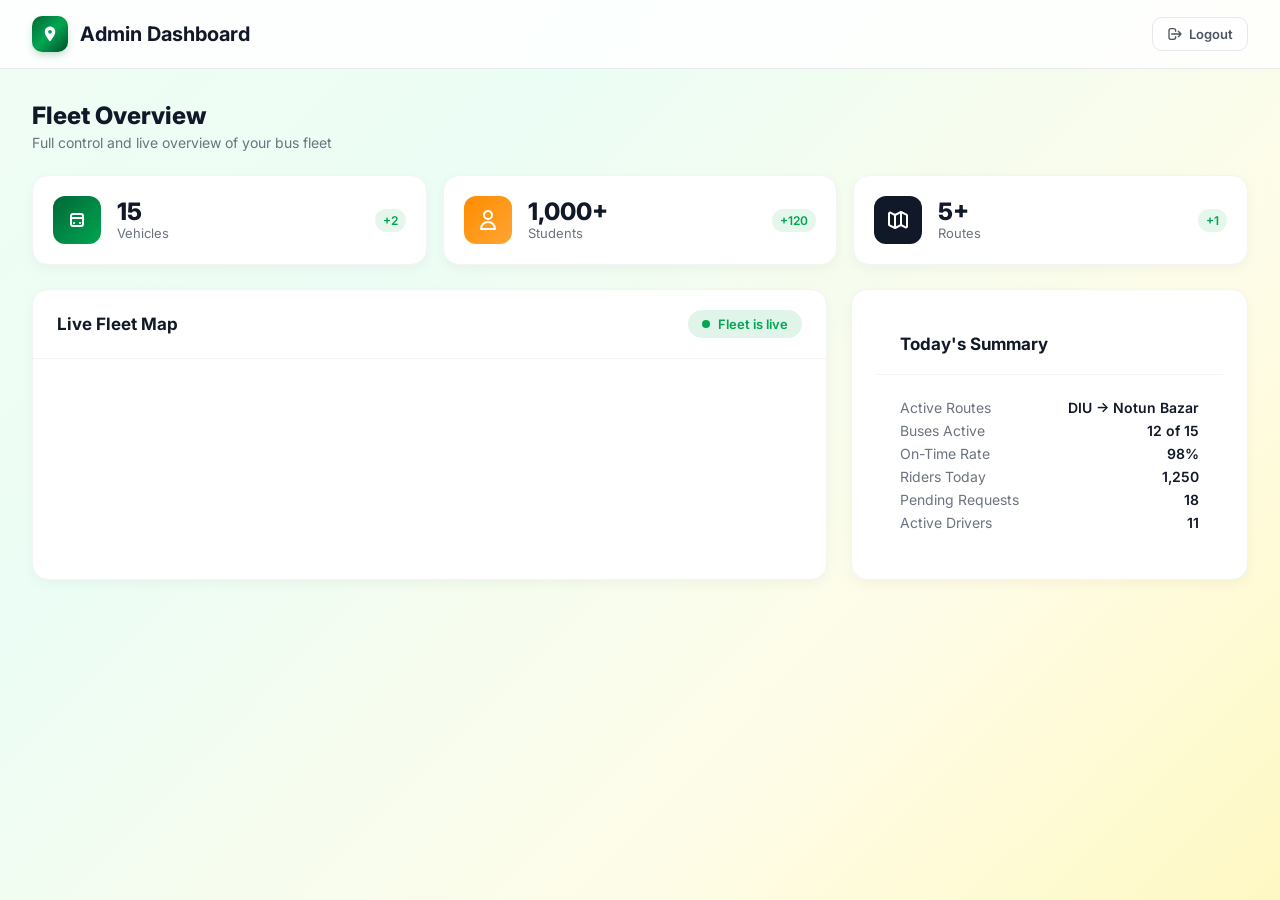
==== admin-dashboard.html @ 8789d71e "feat: student, driver and admin dashboard added" ====
<!DOCTYPE html>
<html lang="en">
<head>
    <meta charset="utf-8">
    <meta name="viewport" content="width=device-width, initial-scale=1">
    <meta name="description" content="Admin Dashboard - Overview of vehicles, students, routes and live map for DIU Bus Tracker.">
    <title>DIU Bus Tracker - Admin Dashboard</title>

    <link rel="preconnect" href="https://fonts.googleapis.com">
    <link rel="preconnect" href="https://fonts.gstatic.com" crossorigin>
    <link href="https://fonts.googleapis.com/css2?family=Inter:wght@400;500;600;700;800&display=swap" rel="stylesheet">

    <link rel="stylesheet" href="style.css">
</head>
<body class="dashboard-page">

<div class="dashboard-main">
    <header class="dashboard-topbar">
        <div class="topbar-brand">
            <div class="topbar-brand-icon gradient-bg">
                <svg viewBox="0 0 24 24">
                    <path d="M12 2C8.13 2 5 5.13 5 9c0 5.25 7 13 7 13s7-7.75 7-13c0-3.87-3.13-7-7-7zm0 9.5c-1.38 0-2.5-1.12-2.5-2.5s1.12-2.5 2.5-2.5 2.5 1.12 2.5 2.5-1.12 2.5-2.5 2.5z"/>
                </svg>
            </div>
            <h1 class="topbar-title">Admin Dashboard</h1>
        </div>
        <div class="topbar-actions">
            <a href="login.html" class="topbar-back">
                <svg viewBox="0 0 24 24"><path d="M17 16l4-4m0 0l-4-4m4 4H7m6 4v1a3 3 0 01-3 3H6a3 3 0 01-3-3V7a3 3 0 013-3h4a3 3 0 013 3v1"/></svg>
                Logout
            </a>
        </div>
    </header>

    <main class="dashboard-content">
        <div class="dashboard-head">
            <h1>Fleet Overview</h1>
            <p>Full control and live overview of your bus fleet</p>
        </div>

        <div class="stat-cards">
            <div class="stat-card">
                <div class="stat-card-icon green">
                    <svg viewBox="0 0 24 24"><path d="M8 6h8a2 2 0 012 2v8a2 2 0 01-2 2H8a2 2 0 01-2-2V8a2 2 0 012-2zM6 10h12M9 15h.01M15 15h.01"/></svg>
                </div>
                <div>
                    <p class="stat-card-value">15</p>
                    <p class="stat-card-label">Vehicles</p>
                </div>
                <span class="stat-card-change">+2</span>
            </div>

            <div class="stat-card">
                <div class="stat-card-icon orange">
                    <svg viewBox="0 0 24 24"><path d="M16 7a4 4 0 11-8 0 4 4 0 018 0zM12 14a7 7 0 00-7 7h14a7 7 0 00-7-7z"/></svg>
                </div>
                <div>
                    <p class="stat-card-value">1,000+</p>
                    <p class="stat-card-label">Students</p>
                </div>
                <span class="stat-card-change">+120</span>
            </div>

            <div class="stat-card">
                <div class="stat-card-icon dark">
                    <svg viewBox="0 0 24 24"><path d="M9 20l-5.447-2.724A1 1 0 013 16.382V5.618a1 1 0 011.447-.894L9 7m0 13l6-3m-6 3V7m6 10l4.553 2.276A1 1 0 0021 18.382V7.618a1 1 0 00-.553-.894L15 4m0 13V4m0 0L9 7"/></svg>
                </div>
                <div>
                    <p class="stat-card-value">5+</p>
                    <p class="stat-card-label">Routes</p>
                </div>
                <span class="stat-card-change">+1</span>
            </div>
        </div>

        <div class="dashboard-grid">
            <div class="dashboard-card map-card map-tall">
                <div class="card-head">
                    <h3 class="card-title">Live Fleet Map</h3>
                    <span class="dashboard-status on">
                        <span class="dashboard-status-dot active"></span>
                        Fleet is live
                    </span>
                </div>
                <div class="static-map">
                    <iframe
                        title="Bus fleet map"
                        src="https://www.openstreetmap.org/export/embed.html?bbox=90.402500%2C23.805300%2C90.422500%2C23.815300&layer=mapnik&marker=23.810300%2C90.412500"
                        loading="lazy">
                    </iframe>
                </div>
            </div>

            <div class="dashboard-card">
                <div class="card-head">
                    <h3 class="card-title">Today's Summary</h3>
                </div>
                <div class="card-body">
                    <div class="info-list">
                        <div class="info-list-row">
                            <span>Active Routes</span>
                            <span>DIU &rarr; Notun Bazar</span>
                        </div>
                        <div class="info-list-row">
                            <span>Buses Active</span>
                            <span>12 of 15</span>
                        </div>
                        <div class="info-list-row">
                            <span>On-Time Rate</span>
                            <span class="green">98%</span>
                        </div>
                        <div class="info-list-row">
                            <span>Riders Today</span>
                            <span>1,250</span>
                        </div>
                        <div class="info-list-row">
                            <span>Pending Requests</span>
                            <span>18</span>
                        </div>
                        <div class="info-list-row">
                            <span>Active Drivers</span>
                            <span>11</span>
                        </div>
                    </div>
                </div>
            </div>
        </div>
    </main>
</div>

</body>
</html>
---- style.css ----
/* ==========================================================================
   DIU Bus Tracker - Global Stylesheet
   Styles for index.html (landing page), login.html and register.html (auth pages)
   ========================================================================== */

/* 1. Colors
   Hex colors are written directly in every rule (no variables) for beginners.
   Main colors used: green #006838 / #00A651, orange #FF8C00, gray #F9FAFB - #111827 */

/* 2. Base & Reset */
* {
    margin: 0;
    padding: 0;
    box-sizing: border-box;
}

html {
    scroll-behavior: smooth;
}

body {
    font-family: 'Inter', system-ui, -apple-system, sans-serif;
    -webkit-font-smoothing: antialiased;
    background-color: #FFFFFF;
    color: #111827;
}

/* 3. Shared Utilities */
.gradient-bg {
    background: linear-gradient(135deg, #006838 0%, #00A651 50%, #004D28 100%);
}

.gradient-bg-hero {
    background: linear-gradient(135deg, #004D28 0%, #006838 40%, #00A651 100%);
}

.text-gradient {
    background: linear-gradient(135deg, #FF8C00, #FFA533);
    -webkit-background-clip: text;
    -webkit-text-fill-color: transparent;
    background-clip: text;
}

.gradient-text {
    background: linear-gradient(135deg, #006838, #00A651);
    -webkit-background-clip: text;
    background-clip: text;
    color: transparent;
}

.text-center {
    text-align: center;
}

.container {
    max-width: 80rem;
    margin: 0 auto;
    padding: 0 1rem;
}

@media (min-width: 640px) {
    .container { padding: 0 1.5rem; }
}

@media (min-width: 1024px) {
    .container { padding: 0 2rem; }
}

/* ==========================================================================
   4. Landing Page (index.html)
   ========================================================================== */

/* 4.1 Navbar
   Fixed top navigation bar with blur effect and links */
.navbar {
    position: fixed;
    top: 0;
    left: 0;
    right: 0;
    z-index: 50;
    background: rgba(255, 255, 255, 0.8);
    -webkit-backdrop-filter: blur(12px);
    backdrop-filter: blur(12px);
    border-bottom: 1px solid #F3F4F6;
    transition: box-shadow 0.3s ease;
}

/* Navbar shadow appears after the user scrolls down */
.navbar.scrolled {
    box-shadow: 0 4px 20px rgba(0, 0, 0, 0.06);
}

.nav-inner {
    display: flex;
    align-items: center;
    justify-content: space-between;
    height: 4rem;
}

.nav-left {
    display: flex;
    align-items: center;
    gap: 0.75rem;
}

/* Logo icon box */
.logo-box {
    width: 2rem;
    height: 2rem;
    border-radius: 0.5rem;
    display: flex;
    align-items: center;
    justify-content: center;
}

.logo-box svg {
    width: 1rem;
    height: 1rem;
    fill: #FFFFFF;
}

/* Brand name */
.brand {
    font-size: 1.25rem;
    font-weight: 700;
    color: #111827;
    text-decoration: none;
}

.brand span {
    color: #006838;
}

/* Desktop navigation links */
.nav-links {
    display: none;
    align-items: center;
    gap: 2rem;
}

.nav-links a {
    font-size: 0.875rem;
    font-weight: 500;
    color: #4B5563;
    text-decoration: none;
    transition: color 0.15s ease;
}

.nav-links a:hover {
    color: #006838;
}

/* Active page link in the navbar */
.nav-links a.active {
    color: #006838;
    font-weight: 600;
}

/* "Log in" link */
.btn-login {
    color: #4B5563;
}

.btn-login:hover {
    color: #006838;
}

/* "Get Started" CTA button */
.btn-get-started {
    display: inline-flex;
    align-items: center;
    padding: 0.5rem 1rem;
    background: #006838;
    color: #FFFFFF;
    font-size: 0.875rem;
    font-weight: 500;
    border-radius: 0.5rem;
    text-decoration: none;
    transition: background 0.2s ease, transform 0.2s ease;
}

.nav-links a.btn-get-started,
.mobile-menu a.btn-get-started {
    color: #FFFFFF;
}

.nav-links a.btn-get-started:hover,
.mobile-menu a.btn-get-started:hover {
    color: #FFFFFF;
}

.btn-get-started:hover {
    background: #004D28;
}

/* Hamburger menu button (mobile only) */
.menu-btn {
    display: block;
    padding: 0.5rem;
    border: none;
    background: transparent;
    border-radius: 0.5rem;
    color: #4B5563;
    cursor: pointer;
}

.menu-btn:hover {
    background: #F3F4F6;
}

.menu-btn svg {
    width: 1.5rem;
    height: 1.5rem;
}

/* Collapsible mobile navigation menu */
.mobile-menu {
    display: none;
    flex-direction: column;
    gap: 0.75rem;
    padding-bottom: 1rem;
    padding-top: 1rem;
    border-top: 1px solid #F3F4F6;
}

.mobile-menu.open {
    display: flex;
}

.mobile-menu a {
    font-size: 0.875rem;
    font-weight: 500;
    color: #4B5563;
    text-decoration: none;
}

.mobile-menu a:hover {
    color: #006838;
}

.mobile-menu .btn-get-started {
    justify-content: center;
    width: 100%;
}

@media (min-width: 768px) {
    .nav-links { display: flex; }
    .menu-btn { display: none; }
    .mobile-menu { display: none !important; }
}

/* 4.2 Hero Section
   Full-screen intro with live tracking badge, CTA buttons and mockup card */
.hero {
    position: relative;
    min-height: 100vh;
    display: flex;
    align-items: center;
    overflow: hidden;
}

/* DIU image covering the whole hero with a soft overlay for readability */
.hero-bg-overlay {
    position: absolute;
    top: 0;
    right: 0;
    bottom: 0;
    left: 0;
    background:
        linear-gradient(90deg, rgba(255, 255, 255, 0.97) 0%, rgba(255, 255, 255, 0.85) 45%, rgba(255, 255, 255, 0.55) 100%),
        url('images/DIU.png');
    background-size: cover;
    background-position: center;
}

/* Decorative blurred blobs in the hero background */
.hero-blob-orange {
    position: absolute;
    top: 5rem;
    right: 0;
    width: 24rem;
    height: 24rem;
    background: rgba(255, 140, 0, 0.1);
    border-radius: 9999px;
    filter: blur(64px);
}

.hero-blob-green {
    position: absolute;
    bottom: 0;
    left: 0;
    width: 20rem;
    height: 20rem;
    background: rgba(0, 166, 81, 0.1);
    border-radius: 9999px;
    filter: blur(64px);
}

.hero-content {
    position: relative;
    padding-top: 6rem;
    padding-bottom: 4rem;
}

@media (min-width: 768px) {
    .hero-content {
        padding-top: 8rem;
        padding-bottom: 6rem;
    }
}

/* Two-column hero layout (text left, mockup right) */
.hero-grid {
    display: grid;
    grid-template-columns: 1fr;
    gap: 3rem;
    align-items: center;
}

@media (min-width: 1024px) {
    .hero-grid {
        grid-template-columns: 1fr 1fr;
        gap: 4rem;
    }
}

.hero-left {
    text-align: center;
}

@media (min-width: 1024px) {
    .hero-left { text-align: left; }
}

/* Pulsing "Live Tracking Active" badge */
.badge {
    display: inline-flex;
    align-items: center;
    gap: 0.5rem;
    padding: 0.375rem 1rem;
    background: rgba(0, 104, 56, 0.1);
    border-radius: 9999px;
    color: #006838;
    font-size: 0.875rem;
    font-weight: 500;
    margin-bottom: 1.5rem;
}

.badge-dot {
    width: 0.5rem;
    height: 0.5rem;
    background: #006838;
    border-radius: 9999px;
    animation: pulse 2s cubic-bezier(0.4, 0, 0.6, 1) infinite;
}

@keyframes pulse {
    0%, 100% { opacity: 1; }
    50% { opacity: 0.4; }
}

.hero-title {
    font-size: 2.25rem;
    font-weight: 800;
    line-height: 1.25;
    margin-bottom: 1.5rem;
}

@media (min-width: 640px) {
    .hero-title { font-size: 3rem; }
}

@media (min-width: 1024px) {
    .hero-title { font-size: 3.75rem; }
}

.hero-subtitle {
    font-size: 1.125rem;
    color: #4B5563;
    line-height: 1.625;
    max-width: 36rem;
    margin: 0 auto 2rem;
}

@media (min-width: 640px) {
    .hero-subtitle { font-size: 1.25rem; }
}

@media (min-width: 1024px) {
    .hero-subtitle { margin-left: 0; }
}

/* Hero call-to-action buttons */
.hero-actions {
    display: flex;
    flex-direction: column;
    align-items: center;
    gap: 1rem;
}

@media (min-width: 640px) {
    .hero-actions {
        flex-direction: row;
        justify-content: center;
    }
}

@media (min-width: 1024px) {
    .hero-actions { justify-content: flex-start; }
}

/* Base button style */
.btn {
    display: inline-flex;
    align-items: center;
    justify-content: center;
    width: 100%;
    padding: 0.875rem 2rem;
    font-size: 1rem;
    font-weight: 600;
    border-radius: 0.75rem;
    text-decoration: none;
    transition: transform 0.2s ease, box-shadow 0.2s ease, background 0.2s ease;
}

@media (min-width: 640px) {
    .btn { width: auto; }
}

.btn svg {
    width: 1.25rem;
    height: 1.25rem;
    margin-right: 0.5rem;
}

/* Primary green gradient button ("Live Map") */
.btn-primary {
    background: linear-gradient(135deg, #006838 0%, #00A651 50%, #004D28 100%);
    color: #FFFFFF;
    box-shadow: 0 10px 15px -3px rgba(0, 0, 0, 0.1), 0 4px 6px -4px rgba(0, 0, 0, 0.1);
}

.btn-primary:hover {
    transform: translateY(-2px);
    box-shadow: 0 8px 25px -5px rgba(0, 166, 81, 0.4);
}

/* Orange outline button ("Driver Login") */
.btn-outline {
    border: 2px solid #FF8C00;
    color: #FF8C00;
}

.btn-outline:hover {
    background: #FF8C00;
    color: #FFFFFF;
    transform: translateY(-2px);
}

/* Small trust stats under the hero buttons */
.hero-stats {
    display: flex;
    align-items: center;
    gap: 1.5rem;
    margin-top: 2rem;
    justify-content: center;
    font-size: 0.875rem;
    color: #6B7280;
}

@media (min-width: 1024px) {
    .hero-stats { justify-content: flex-start; }
}

.hero-stat {
    display: flex;
    align-items: center;
    gap: 0.5rem;
}

.hero-stat svg {
    width: 1rem;
    height: 1rem;
    fill: #006838;
}

/* Right column: DIU image as a soft background with the mockup card on top */
/* Right column mockup (hidden until large screens) */
.hero-right {
    display: none;
    justify-content: center;
}

@media (min-width: 1024px) {
    .hero-right { display: flex; }
}

/* Mockup app card showing the bus tracker preview */
.mockup-card {
    position: relative;
    z-index: 2;
    width: 20rem;
    height: 24rem;
    border-radius: 1.5rem;
    display: flex;
    align-items: center;
    justify-content: center;
    box-shadow: 0 25px 50px -12px rgba(0, 0, 0, 0.25);
}

.mockup-inner {
    text-align: center;
    color: #FFFFFF;
    padding: 2rem;
}

/* Bus icon in the mockup */
.mockup-icon {
    width: 5rem;
    height: 5rem;
    background: rgba(255, 255, 255, 0.2);
    border-radius: 1rem;
    display: flex;
    align-items: center;
    justify-content: center;
    margin: 0 auto 1.5rem;
}

.mockup-icon svg {
    width: 2.5rem;
    height: 2.5rem;
    fill: #FFFFFF;
}

/* Progress bar showing the route progress */
.progress-track {
    width: 100%;
    background: rgba(255, 255, 255, 0.2);
    border-radius: 9999px;
    height: 0.5rem;
    margin-bottom: 1rem;
}

.progress-bar {
    background: #FFFFFF;
    border-radius: 9999px;
    height: 0.5rem;
    width: 75%;
}

.mockup-route {
    color: rgba(255, 255, 255, 0.8);
    font-size: 0.875rem;
    transition: opacity 0.3s ease, transform 0.3s ease;
}

.mockup-route.route-swap {
    opacity: 0;
    transform: translateY(-6px);
}

.mockup-time {
    font-size: 1.5rem;
    font-weight: 700;
    margin-top: 0.5rem;
}

.mockup-label {
    color: rgba(255, 255, 255, 0.6);
    font-size: 0.75rem;
}

/* "Live" indicator in the mockup */
.mockup-live {
    display: flex;
    align-items: center;
    justify-content: center;
    gap: 0.5rem;
    margin-top: 1rem;
}

.mockup-live-dot {
    width: 0.5rem;
    height: 0.5rem;
    background: #FF8C00;
    border-radius: 9999px;
    animation: pulse 2s cubic-bezier(0.4, 0, 0.6, 1) infinite;
}

.mockup-live span {
    color: rgba(255, 255, 255, 0.8);
    font-size: 0.75rem;
}

/* "98% On Time" corner badge on the mockup */
.on-time-badge {
    position: absolute;
    bottom: -1rem;
    right: -1rem;
    width: 6rem;
    height: 6rem;
    background: #FF8C00;
    border-radius: 1rem;
    display: flex;
    align-items: center;
    justify-content: center;
    box-shadow: 0 10px 15px -3px rgba(0, 0, 0, 0.1);
}

.on-time-badge .value {
    font-size: 1.5rem;
    font-weight: 700;
    color: #FFFFFF;
}

.on-time-badge .label {
    font-size: 0.625rem;
    opacity: 0.8;
    color: #FFFFFF;
}

/* 4.3 General Sections
   Shared layout for content sections (features, about, reviews) */
.section {
    padding: 5rem 0;
}

@media (min-width: 640px) {
    .section { padding: 7rem 0; }
}

/* Alternate gray background for alternating sections */
.section-gray {
    background: #F9FAFB;
}

/* Centered section heading block */
.section-heading {
    text-align: center;
    max-width: 42rem;
    margin: 0 auto 4rem;
}

.section-title {
    font-size: 1.875rem;
    font-weight: 800;
    margin-bottom: 1rem;
}

@media (min-width: 640px) {
    .section-title { font-size: 2.25rem; }
}

.section-title .green {
    color: #006838;
}

.section-subtitle {
    font-size: 1.125rem;
    color: #4B5563;
}

/* 4.4 How It Works Section
   Simple and attractive step cards */
.steps-grid {
    display: grid;
    grid-template-columns: 1fr;
    gap: 1.5rem;
}

@media (min-width: 640px) {
    .steps-grid { grid-template-columns: repeat(2, 1fr); }
}

@media (min-width: 1024px) {
    .steps-grid { grid-template-columns: repeat(4, 1fr); gap: 2rem; }
}

/* Individual step card */
.step-card {
    background: #FFFFFF;
    border-radius: 1rem;
    padding: 2rem 1.5rem;
    border: 1px solid #F3F4F6;
    box-shadow: 0 4px 12px rgba(0, 0, 0, 0.04);
    text-align: center;
    transition: transform 0.3s ease, box-shadow 0.3s ease;
}

.step-card:hover {
    transform: translateY(-4px);
    box-shadow: 0 15px 30px rgba(0, 104, 56, 0.12);
}

/* Small "Step 1" label pill */
.step-num {
    display: inline-block;
    padding: 0.25rem 0.75rem;
    border-radius: 9999px;
    background: rgba(0, 104, 56, 0.1);
    color: #006838;
    font-size: 0.75rem;
    font-weight: 700;
    letter-spacing: 0.05em;
    margin-bottom: 1rem;
}

.step-card.alt .step-num {
    background: rgba(255, 140, 0, 0.12);
    color: #FF8C00;
}

/* Rounded icon tile */
.step-icon {
    width: 3.5rem;
    height: 3.5rem;
    border-radius: 0.875rem;
    background: rgba(0, 104, 56, 0.1);
    color: #006838;
    display: flex;
    align-items: center;
    justify-content: center;
    margin: 0 auto 1.25rem;
}

/* Orange icon variant for alternating cards */
.step-icon.orange {
    background: rgba(255, 140, 0, 0.12);
    color: #FF8C00;
}

.step-icon svg {
    width: 1.5rem;
    height: 1.5rem;
    fill: none;
    stroke: currentColor;
    stroke-width: 2;
    stroke-linecap: round;
    stroke-linejoin: round;
}

.step-title {
    font-size: 1.125rem;
    font-weight: 700;
    margin-bottom: 0.5rem;
}

.step-text {
    color: #6B7280;
    font-size: 0.875rem;
    line-height: 1.625;
}

/* 4.5 Features Section
   Responsive grid of feature cards */
.features-grid {
    display: grid;
    grid-template-columns: 1fr;
    gap: 1.5rem;
}

@media (min-width: 640px) {
    .features-grid { grid-template-columns: repeat(2, 1fr); }
}

@media (min-width: 1024px) {
    .features-grid { grid-template-columns: repeat(4, 1fr); gap: 2rem; }
}

/* Individual feature card */
.feature-card {
    background: #FFFFFF;
    border-radius: 1rem;
    padding: 1.5rem;
    border: 1px solid #F3F4F6;
    transition: transform 0.3s ease, box-shadow 0.3s ease;
}

@media (min-width: 640px) {
    .feature-card { padding: 2rem; }
}

.feature-card:hover {
    transform: translateY(-4px);
    box-shadow: 0 20px 40px -12px rgba(0, 104, 56, 0.15);
}

/* Feature icon container */
.feature-icon {
    width: 3rem;
    height: 3rem;
    border-radius: 0.75rem;
    display: flex;
    align-items: center;
    justify-content: center;
    margin-bottom: 1.25rem;
}

/* Green icon variant (Driver Tracking, Real-Time GPS Map) */
.feature-icon.green {
    background: rgba(0, 104, 56, 0.1);
}

.feature-icon.green svg {
    stroke: #006838;
}

/* Orange icon variant (Estimated Arrival, Route Details) */
.feature-icon.orange {
    background: rgba(255, 140, 0, 0.1);
}

.feature-icon.orange svg {
    stroke: #FF8C00;
}

.feature-icon svg {
    width: 1.5rem;
    height: 1.5rem;
    fill: none;
    stroke-width: 2;
}

.feature-title {
    font-size: 1.125rem;
    font-weight: 700;
    margin-bottom: 0.5rem;
}

.feature-text {
    color: #4B5563;
    font-size: 0.875rem;
    line-height: 1.625;
}

.feature-text .green {
    font-weight: 600;
    color: #006838;
}

/* 4.6 About Section
   About DIU Bus Tracker - two-column layout with info + stats card */
.about-grid {
    display: grid;
    grid-template-columns: 1fr;
    gap: 3rem;
    align-items: center;
}

@media (min-width: 1024px) {
    .about-grid {
        grid-template-columns: 1fr 1fr;
        gap: 4rem;
    }
}

/* Checkmarked security/performance list */
.about-list {
    list-style: none;
    display: flex;
    flex-direction: column;
    gap: 1rem;
}

.about-list li {
    display: flex;
    align-items: flex-start;
    gap: 0.75rem;
}

.about-list li svg {
    width: 1.25rem;
    height: 1.25rem;
    fill: #006838;
    margin-top: 0.125rem;
    flex-shrink: 0;
}

.about-list li span {
    color: #374151;
}

/* Stats card with avatar stack on the right */
.about-card {
    border-radius: 1.5rem;
    padding: 2rem 2.5rem;
    box-shadow: 0 20px 25px -5px rgba(0, 0, 0, 0.1);
    position: relative;
    color: #FFFFFF;
}

.about-card-head {
    display: flex;
    align-items: center;
    gap: 0.75rem;
    margin-bottom: 1.5rem;
}

/* Overlapping avatar letters (S, R, T) */
.avatar-stack {
    display: flex;
}

.avatar-stack > div {
    width: 2.5rem;
    height: 2.5rem;
    border-radius: 9999px;
    border: 2px solid #FFFFFF;
    display: flex;
    align-items: center;
    justify-content: center;
    font-size: 0.875rem;
    font-weight: 700;
    margin-left: -0.5rem;
}

.avatar-stack > div:first-child {
    margin-left: 0;
}

.avatar-orange { background: #FF8C00; }
.avatar-green { background: #00A651; }
.avatar-yellow { background: #EAB308; }

.about-card-title {
    font-weight: 600;
}

.about-card-subtitle {
    color: rgba(255, 255, 255, 0.7);
    font-size: 0.875rem;
}

.about-card-divider {
    border-top: 1px solid rgba(255, 255, 255, 0.2);
    padding-top: 1.5rem;
}

/* Row of three stats (bus routes, active buses, on-time rate) */
.stats-grid {
    display: grid;
    grid-template-columns: repeat(3, 1fr);
    gap: 1rem;
    text-align: center;
}

.stat-value {
    font-size: 1.5rem;
    font-weight: 700;
}

.stat-label {
    font-size: 0.75rem;
    color: rgba(255, 255, 255, 0.7);
}

/* Decorative glow behind the stats card */
.about-card-decor {
    position: absolute;
    bottom: -1.5rem;
    left: -1.5rem;
    width: 8rem;
    height: 8rem;
    background: rgba(255, 140, 0, 0.2);
    border-radius: 9999px;
    filter: blur(40px);
    z-index: -1;
}

/* 4.7 Reviews Section
   Student testimonials shown as a responsive card grid */
.reviews-grid {
    display: grid;
    grid-template-columns: 1fr;
    gap: 1.5rem;
}

@media (min-width: 640px) {
    .reviews-grid { grid-template-columns: repeat(2, 1fr); }
}

@media (min-width: 1024px) {
    .reviews-grid { grid-template-columns: repeat(3, 1fr); gap: 2rem; }
}

/* Individual student review card */
.review-card {
    background: #FFFFFF;
    border-radius: 1rem;
    padding: 1.5rem;
    border: 1px solid #F3F4F6;
    display: flex;
    flex-direction: column;
    gap: 1.25rem;
    transition: transform 0.3s ease, box-shadow 0.3s ease;
}

@media (min-width: 640px) {
    .review-card { padding: 2rem; }
}

.review-card:hover {
    transform: translateY(-4px);
    box-shadow: 0 20px 40px -12px rgba(0, 104, 56, 0.15);
}

/* 5-star rating row */
.review-stars {
    display: flex;
    gap: 0.25rem;
}

.review-stars svg {
    width: 1.125rem;
    height: 1.125rem;
    fill: #FF8C00;
}

.review-text {
    color: #4B5563;
    font-size: 0.875rem;
    line-height: 1.625;
    flex-grow: 1;
}

/* Reviewer identity (avatar + name + role) */
.review-author {
    display: flex;
    align-items: center;
    gap: 0.75rem;
    padding-top: 1.25rem;
    border-top: 1px solid #F3F4F6;
}

.review-avatar {
    width: 2.5rem;
    height: 2.5rem;
    border-radius: 9999px;
    display: flex;
    align-items: center;
    justify-content: center;
    font-size: 0.875rem;
    font-weight: 700;
    color: #FFFFFF;
    flex-shrink: 0;
}

.review-author-name {
    font-weight: 700;
    font-size: 0.9375rem;
}

.review-author-role {
    color: #6B7280;
    font-size: 0.8125rem;
}

/* 4.8 CTA Section
   Full-width gradient call-to-action band */
.cta {
    position: relative;
    overflow: hidden;
    padding: 5rem 0;
}

@media (min-width: 640px) {
    .cta { padding: 7rem 0; }
}

/* Decorative translucent circles in the CTA background */
.cta-blob-top {
    position: absolute;
    top: 0;
    right: 0;
    width: 16rem;
    height: 16rem;
    background: rgba(255, 255, 255, 0.05);
    border-radius: 9999px;
    transform: translate(50%, -50%);
}

.cta-blob-bottom {
    position: absolute;
    bottom: 0;
    left: 0;
    width: 12rem;
    height: 12rem;
    background: rgba(255, 255, 255, 0.05);
    border-radius: 9999px;
    transform: translate(-50%, 50%);
}

.cta-inner {
    position: relative;
    max-width: 56rem;
    margin: 0 auto;
    padding: 0 1rem;
    text-align: center;
}

@media (min-width: 640px) {
    .cta-inner { padding: 0 1.5rem; }
}

.cta-title {
    font-size: 1.875rem;
    font-weight: 800;
    color: #FFFFFF;
    margin-bottom: 1rem;
}

@media (min-width: 640px) {
    .cta-title { font-size: 2.25rem; }
}

.cta-subtitle {
    font-size: 1.125rem;
    color: rgba(255, 255, 255, 0.8);
    max-width: 42rem;
    margin: 0 auto 2rem;
}

.cta-actions {
    display: flex;
    flex-direction: column;
    align-items: center;
    gap: 1rem;
}

@media (min-width: 640px) {
    .cta-actions {
        flex-direction: row;
        justify-content: center;
    }
}

/* Solid white CTA button ("Access Live Map") */
.btn-white {
    background: #FFFFFF;
    color: #006838;
    box-shadow: 0 10px 15px -3px rgba(0, 0, 0, 0.1);
}

.btn-white:hover {
    transform: translateY(-2px);
    box-shadow: 0 20px 25px -5px rgba(0, 0, 0, 0.2);
}

/* Transparent outline CTA button ("Learn More") */
.btn-outline-white {
    border: 2px solid #FFFFFF;
    color: #FFFFFF;
}

.btn-outline-white:hover {
    background: rgba(255, 255, 255, 0.1);
}

/* 4.9 Footer
   Dark footer with brand, quick links, contact and social buttons */
.footer {
    background: #111827;
    color: #9CA3AF;
}

.footer-top {
    padding: 3rem 0 4rem;
}

/* Four-column responsive footer layout */
.footer-grid {
    display: grid;
    grid-template-columns: 1fr;
    gap: 2rem;
}

@media (min-width: 640px) {
    .footer-grid { grid-template-columns: repeat(2, 1fr); }
}

@media (min-width: 1024px) {
    .footer-grid { grid-template-columns: repeat(4, 1fr); gap: 3rem; }
}

.footer-brand {
    display: flex;
    align-items: center;
    gap: 0.75rem;
    margin-bottom: 1rem;
}

.footer-brand a {
    font-size: 1.125rem;
    font-weight: 700;
    color: #FFFFFF;
    text-decoration: none;
}

.footer-desc {
    font-size: 0.875rem;
    line-height: 1.625;
    margin-bottom: 1rem;
}

.footer-copy {
    font-size: 0.75rem;
    color: #6B7280;
}

.footer-col h4 {
    color: #FFFFFF;
    font-weight: 600;
    margin-bottom: 1rem;
}

.footer-col ul {
    list-style: none;
    display: flex;
    flex-direction: column;
    gap: 0.75rem;
    font-size: 0.875rem;
}

.footer-col ul a {
    color: #9CA3AF;
    text-decoration: none;
    transition: color 0.15s ease;
}

.footer-col ul a:hover {
    color: #FFFFFF;
}

/* Contact list items with inline icons */
.footer-contact li {
    display: flex;
    align-items: flex-start;
    gap: 0.5rem;
}

.footer-contact li svg {
    width: 1rem;
    height: 1rem;
    margin-top: 0.125rem;
    flex-shrink: 0;
    stroke: #6B7280;
    fill: none;
    stroke-width: 2;
}

.footer-contact li.center {
    align-items: center;
}

/* Social media buttons (GitHub, LinkedIn) */
.social-row {
    display: flex;
    gap: 0.75rem;
    padding-top: 0.5rem;
}

.social-btn {
    width: 2.25rem;
    height: 2.25rem;
    background: #1F2937;
    border-radius: 0.5rem;
    display: flex;
    align-items: center;
    justify-content: center;
    transition: background 0.15s ease;
}

.social-btn:hover {
    background: #006838;
}

.social-btn svg {
    width: 1rem;
    height: 1rem;
    fill: #FFFFFF;
}

.footer-bottom {
    margin-top: 3rem;
    padding-top: 2rem;
    border-top: 1px solid #1F2937;
    text-align: center;
    font-size: 0.75rem;
    color: #4B5563;
}

/* ==========================================================================
   5. Auth Pages (login.html / register.html)
   Scoped under body.auth-page so these styles do not clash with the landing page
   ========================================================================== */

/* 5.1 Auth page body
   Gradient background and centered flex layout */
body.auth-page {
    font-family: 'Inter', system-ui, -apple-system, sans-serif;
    -webkit-font-smoothing: antialiased;
    min-height: 100vh;
    display: flex;
    flex-direction: column;
    color: #111827;
    overflow-x: hidden;
    background: linear-gradient(135deg, #f0fdf4 0%, #ecfdf5 30%, #fefce8 70%, #fef9c3 100%);
}

/* Floating decorative blobs behind the auth form */
.blob {
    position: absolute;
    border-radius: 50%;
    filter: blur(80px);
    pointer-events: none;
}

/* Blob / card entrance animations */
@keyframes float {
    0%, 100% { transform: translateY(0px) rotate(0deg); }
    33% { transform: translateY(-20px) rotate(1deg); }
    66% { transform: translateY(10px) rotate(-1deg); }
}

@keyframes float-slow {
    0%, 100% { transform: translateY(0px) scale(1); }
    50% { transform: translateY(-30px) scale(1.05); }
}

@keyframes fade-in-up {
    from { opacity: 0; transform: translateY(20px); }
    to { opacity: 1; transform: translateY(0); }
}

.animate-float { animation: float 8s ease-in-out infinite; }
.animate-float-slow { animation: float-slow 12s ease-in-out infinite; }
.animate-fade-in-up { animation: fade-in-up 0.6s ease-out; }

/* Fixed full-screen container for the background blobs */
.bg-blobs {
    position: fixed;
    top: 0;
    right: 0;
    bottom: 0;
    left: 0;
    overflow: hidden;
    pointer-events: none;
    z-index: 0;
}

/* 5.2 Auth navbar
   Overrides the landing page navbar for the auth pages */
body.auth-page .navbar {
    position: relative;
    z-index: 10;
    background: rgba(255, 255, 255, 0.7);
    -webkit-backdrop-filter: blur(24px);
    backdrop-filter: blur(24px);
    border-bottom: 1px solid rgba(255, 255, 255, 0.2);
}

body.auth-page .nav-inner {
    max-width: 80rem;
    margin: 0 auto;
    padding: 0 1rem;
    display: flex;
    align-items: center;
    justify-content: space-between;
    height: 4rem;
}

@media (min-width: 640px) {
    body.auth-page .nav-inner { padding: 0 1.5rem; }
}

@media (min-width: 1024px) {
    body.auth-page .nav-inner { padding: 0 2rem; }
}

/* Brand logo linking back to the landing page */
.nav-logo {
    display: flex;
    align-items: center;
    gap: 0.75rem;
    text-decoration: none;
}

.nav-logo-icon {
    width: 2.25rem;
    height: 2.25rem;
    border-radius: 0.75rem;
    display: flex;
    align-items: center;
    justify-content: center;
    box-shadow: 0 4px 6px -1px rgba(0, 0, 0, 0.1);
}

.nav-logo-icon svg {
    width: 1.25rem;
    height: 1.25rem;
    fill: #fff;
}

.nav-logo-text {
    font-size: 1.25rem;
    font-weight: 700;
    color: #111827;
}

/* "Home" link back to the landing page */
.nav-home {
    display: flex;
    align-items: center;
    gap: 0.375rem;
    padding: 0.5rem 0.75rem;
    border-radius: 0.5rem;
    font-size: 0.875rem;
    font-weight: 500;
    color: #6B7280;
    text-decoration: none;
    transition: color 0.15s ease, background 0.15s ease;
}

.nav-home:hover {
    color: #111827;
    background: rgba(243, 244, 246, 0.5);
}

.nav-home svg {
    width: 1rem;
    height: 1rem;
    fill: none;
    stroke: currentColor;
    stroke-width: 2;
    stroke-linecap: round;
    stroke-linejoin: round;
}

/* 5.3 Auth area
   Vertically centers the auth card on the page */
.auth-area {
    position: relative;
    z-index: 10;
    flex: 1;
    display: flex;
    flex-direction: column;
    justify-content: center;
    align-items: center;
    padding: 2rem 1rem;
}

@media (min-width: 640px) {
    .auth-area { justify-content: center; }
}

.auth-card {
    width: 100%;
    max-width: 28rem;
    animation: fade-in-up 0.6s ease-out;
}

/* Header with the logo, title and subtitle */
.auth-header {
    text-align: center;
    margin-bottom: 2rem;
}

.auth-logo {
    width: 4rem;
    height: 4rem;
    border-radius: 1rem;
    display: flex;
    align-items: center;
    justify-content: center;
    margin: 0 auto 1rem;
    box-shadow: 0 10px 15px -3px rgba(0, 104, 56, 0.2), 0 4px 6px -4px rgba(0, 104, 56, 0.2);
}

.auth-logo svg {
    width: 2rem;
    height: 2rem;
    fill: #fff;
}

.auth-title {
    font-size: 1.5rem;
    font-weight: 700;
    color: #111827;
}

.auth-subtitle {
    color: #6B7280;
    font-size: 0.875rem;
    margin-top: 0.375rem;
}

/* Frosted glass panel wrapping the form */
.glass-card {
    background: rgba(255, 255, 255, 0.85);
    -webkit-backdrop-filter: blur(24px);
    backdrop-filter: blur(24px);
    border: 1px solid rgba(255, 255, 255, 0.7);
    border-radius: 1rem;
    box-shadow: 0 20px 25px -5px rgba(0, 0, 0, 0.05), 0 8px 10px -6px rgba(0, 0, 0, 0.05);
    padding: 2rem;
    animation: fade-in-up 0.6s ease-out;
    animation-delay: 0.1s;
    animation-fill-mode: backwards;
}

.form {
    display: flex;
    flex-direction: column;
    gap: 1.25rem;
}

/* 5.4 Form fields
   Labels, inputs with icons, and password eye buttons */
.field label {
    display: block;
    font-weight: 500;
    font-size: 0.75rem;
    color: #4B5563;
    margin-bottom: 0.375rem;
    text-transform: uppercase;
    letter-spacing: 0.05em;
}

.input-wrap {
    position: relative;
}

/* Leading icon inside the input */
.input-icon {
    position: absolute;
    top: 0;
    bottom: 0;
    left: 0.75rem;
    display: flex;
    align-items: center;
    pointer-events: none;
    color: #9CA3AF;
    transition: color 0.3s cubic-bezier(0.4, 0, 0.2, 1);
}

.input-wrap:focus-within .input-icon {
    color: #006838;
}

.input-icon svg {
    width: 1rem;
    height: 1rem;
    fill: none;
    stroke: currentColor;
    stroke-width: 2;
    stroke-linecap: round;
    stroke-linejoin: round;
}

/* Text input and select dropdown */
.input,
.select {
    display: block;
    width: 100%;
    padding: 0.625rem 0.875rem;
    font-size: 0.875rem;
    font-family: inherit;
    color: #111827;
    border: 1px solid #E5E7EB;
    background: rgba(255, 255, 255, 0.8);
    border-radius: 0.75rem;
    box-shadow: 0 1px 2px 0 rgba(0, 0, 0, 0.05);
    transition: all 0.3s cubic-bezier(0.4, 0, 0.2, 1);
    outline: none;
}

/* Inputs that leave room for the leading icon / trailing eye button */
.input-with-icon {
    padding-left: 2.25rem;
}

.input-with-eye {
    padding-right: 3rem;
}

.input::placeholder {
    font-size: 0.875rem;
    color: #9CA3AF;
}

.input:focus,
.select:focus {
    background: #fff;
    border-color: #006838;
    box-shadow: 0 0 0 3px rgba(0, 104, 56, 0.2);
    transform: translateY(-1px);
}

/* Custom dropdown arrow for the department select */
.select {
    appearance: none;
    background-image: url("data:image/svg+xml;charset=UTF-8,%3csvg xmlns='http://www.w3.org/2000/svg' viewBox='0 0 24 24' fill='none' stroke='%239CA3AF' stroke-width='2' stroke-linecap='round' stroke-linejoin='round'%3e%3cpath d='M19 9l-7 7-7-7'/%3e%3c/svg%3e");
    background-repeat: no-repeat;
    background-position: right 0.75rem center;
    background-size: 1rem;
    padding-right: 2.25rem;
    cursor: pointer;
}

.select:invalid {
    color: #9CA3AF;
}

/* Trailing password visibility toggle button */
.eye-btn {
    position: absolute;
    right: 0.875rem;
    top: 50%;
    transform: translateY(-50%);
    border: none;
    background: transparent;
    color: #9CA3AF;
    cursor: pointer;
    padding: 0;
    display: flex;
    transition: color 0.15s ease;
}

.eye-btn:hover {
    color: #4B5563;
}

.eye-btn svg {
    width: 1rem;
    height: 1rem;
    fill: none;
    stroke: currentColor;
    stroke-width: 2;
    stroke-linecap: round;
    stroke-linejoin: round;
}

/* 5.5 Row helpers
   Side-by-side fields, remember-me row, links */
.field-row {
    display: grid;
    grid-template-columns: 1fr;
    gap: 1.25rem;
}

@media (min-width: 640px) {
    .field-row { grid-template-columns: 1fr 1fr; gap: 1rem; }
}

.form-options {
    display: flex;
    align-items: center;
    justify-content: space-between;
}

/* "Remember me" checkbox */
.checkbox-label {
    display: inline-flex;
    align-items: center;
    cursor: pointer;
}

.checkbox-label input[type="checkbox"] {
    width: 1rem;
    height: 1rem;
    accent-color: #006838;
    border-radius: 0.25rem;
    cursor: pointer;
}

.checkbox-label span {
    margin-left: 0.5rem;
    font-size: 0.875rem;
    color: #4B5563;
    transition: color 0.15s ease;
}

.checkbox-label:hover span {
    color: #111827;
}

/* Inline links (forgot password, sign in / create account) */
.link {
    font-size: 0.875rem;
    color: #006838;
    font-weight: 500;
    text-decoration: none;
    transition: color 0.15s ease, text-decoration-color 0.15s ease;
}

.link:hover {
    color: #004D28;
    text-decoration: underline;
    text-underline-offset: 4px;
}

/* 5.6 Submit button
   Full-width green gradient submit button */
.btn-submit {
    display: inline-flex;
    align-items: center;
    justify-content: center;
    width: 100%;
    padding: 0.625rem 1rem;
    margin-top: 0.5rem;
    border: none;
    border-radius: 0.75rem;
    font-family: inherit;
    font-size: 0.875rem;
    font-weight: 600;
    letter-spacing: 0.025em;
    color: #fff;
    cursor: pointer;
    background: linear-gradient(135deg, #006838 0%, #00A651 50%, #006838 100%);
    background-size: 200% auto;
    transition: all 0.4s cubic-bezier(0.4, 0, 0.2, 1);
}

.btn-submit:hover {
    background-position: right center;
    transform: translateY(-2px);
    box-shadow: 0 8px 30px rgba(0, 104, 56, 0.3);
}

.btn-submit:active {
    transform: translateY(0);
    box-shadow: 0 2px 10px rgba(0, 104, 56, 0.2);
}

/* 5.7 Role selection buttons (login.html)
   Small, smooth dashboard buttons for Admin / Driver / Student */
.role-buttons {
    display: flex;
    flex-direction: column;
    gap: 0.75rem;
}

.role-btn {
    display: flex;
    align-items: center;
    gap: 0.75rem;
    padding: 0.625rem 0.875rem;
    border: 1px solid #E5E7EB;
    background: #FFFFFF;
    border-radius: 0.75rem;
    text-decoration: none;
    color: #111827;
    transition: all 0.3s cubic-bezier(0.4, 0, 0.2, 1);
}

.role-btn:hover {
    border-color: #006838;
    transform: translateY(-2px);
    box-shadow: 0 10px 20px -8px rgba(0, 104, 56, 0.25);
}

.role-btn:active {
    transform: translateY(0);
}

.role-btn-icon {
    width: 2rem;
    height: 2rem;
    border-radius: 0.5rem;
    display: flex;
    align-items: center;
    justify-content: center;
    flex-shrink: 0;
    color: #FFFFFF;
    transition: transform 0.3s cubic-bezier(0.4, 0, 0.2, 1);
}

.role-btn:hover .role-btn-icon {
    transform: scale(1.08) rotate(-4deg);
}

.role-btn-icon svg {
    width: 1rem;
    height: 1rem;
    fill: none;
    stroke: currentColor;
    stroke-width: 2;
    stroke-linecap: round;
    stroke-linejoin: round;
}

/* Icon color variants for each role */
.role-btn-dark .role-btn-icon { background: #111827; }
.role-btn-orange .role-btn-icon { background: #FF8C00; }
.role-btn-green .role-btn-icon { background: #006838; }

.role-btn-text {
    display: flex;
    flex-direction: column;
    gap: 0.125rem;
}

.role-btn-title {
    font-size: 0.875rem;
    font-weight: 600;
    color: #111827;
}

.role-btn-sub {
    font-size: 0.75rem;
    color: #9CA3AF;
}

.role-btn-arrow {
    width: 1rem;
    height: 1rem;
    margin-left: auto;
    fill: none;
    stroke: #9CA3AF;
    stroke-width: 2;
    stroke-linecap: round;
    stroke-linejoin: round;
    transition: transform 0.3s cubic-bezier(0.4, 0, 0.2, 1), stroke 0.3s ease;
}

.role-btn:hover .role-btn-arrow {
    transform: translateX(4px);
    stroke: #006838;
}

/* "or sign in with your email" divider between the role buttons and the form */
.role-divider {
    display: flex;
    align-items: center;
    gap: 0.75rem;
    margin: 0.25rem 0;
    color: #9CA3AF;
    font-size: 0.75rem;
    white-space: nowrap;
}

.role-divider::before,
.role-divider::after {
    content: "";
    flex: 1;
    height: 1px;
    background: #E5E7EB;
}

/* 5.8 Footer of the auth card
   "Don't have an account?" / "Already have an account?" links */
.card-footer {
    text-align: center;
    font-size: 0.875rem;
    color: #6B7280;
    padding-top: 0.25rem;
}

.card-footer .link {
    font-weight: 600;
}

/* ==========================================================================
   5.9 Driver Dashboard (driver-dashboard.html)
   Location sharing toggle with status pill and coordinate readout
   ========================================================================== */

/* Status pill showing whether location sharing is ON or OFF */
.driver-status {
    display: inline-flex;
    align-items: center;
    gap: 0.5rem;
    padding: 0.375rem 0.875rem;
    border-radius: 9999px;
    background: rgba(255, 140, 0, 0.12);
    color: #FF8C00;
    font-size: 0.875rem;
    font-weight: 600;
    margin-bottom: 1.25rem;
    transition: background 0.3s ease, color 0.3s ease;
}

.driver-status-dot {
    width: 0.5rem;
    height: 0.5rem;
    border-radius: 9999px;
    background: currentColor;
}

.driver-status-dot.active {
    animation: pulse 2s cubic-bezier(0.4, 0, 0.6, 1) infinite;
}

.driver-status.on {
    background: rgba(0, 166, 81, 0.12);
    color: #00A651;
}

/* Live coordinate readout */
.driver-coords {
    display: grid;
    gap: 0.375rem;
    padding: 1rem 1.25rem;
    background: rgba(243, 244, 246, 0.6);
    border: 1px solid #F3F4F6;
    border-radius: 0.75rem;
    font-size: 0.875rem;
    color: #4B5563;
    margin-bottom: 1.25rem;
}

.driver-coords p {
    display: flex;
    justify-content: space-between;
    gap: 1rem;
}

.driver-coords p span {
    font-weight: 600;
    color: #111827;
    font-variant-numeric: tabular-nums;
}

/* Show Location / Stop Location buttons */
.driver-actions {
    display: flex;
    flex-direction: column;
    gap: 0.75rem;
}

.btn-driver {
    display: inline-flex;
    align-items: center;
    justify-content: center;
    gap: 0.5rem;
    width: 100%;
    padding: 0.625rem 1rem;
    border: none;
    border-radius: 0.75rem;
    font-family: inherit;
    font-size: 0.875rem;
    font-weight: 600;
    letter-spacing: 0.025em;
    color: #FFFFFF;
    cursor: pointer;
    transition: all 0.3s cubic-bezier(0.4, 0, 0.2, 1);
}

.btn-driver svg {
    width: 1rem;
    height: 1rem;
    fill: none;
    stroke: currentColor;
    stroke-width: 2;
    stroke-linecap: round;
    stroke-linejoin: round;
}

.btn-driver-show {
    background: linear-gradient(135deg, #006838 0%, #00A651 50%, #006838 100%);
    background-size: 200% auto;
}

.btn-driver-show:hover {
    background-position: right center;
    transform: translateY(-2px);
    box-shadow: 0 8px 30px rgba(0, 104, 56, 0.3);
}

.btn-driver-stop {
    background: linear-gradient(135deg, #D9534F 0%, #FF8C00 100%);
}

.btn-driver-stop:hover {
    transform: translateY(-2px);
    box-shadow: 0 8px 30px rgba(255, 140, 0, 0.35);
}

.btn-driver:active {
    transform: translateY(0);
}

/* ==========================================================================
   5.10 Student Dashboard (student-dashboard.html)
   Static map with live bus status and trip information
   ========================================================================== */

.student-card {
    max-width: 30rem;
}

/* Status pill showing whether the bus is moving or waiting */
.student-status {
    display: inline-flex;
    align-items: center;
    gap: 0.5rem;
    padding: 0.375rem 0.875rem;
    border-radius: 9999px;
    background: rgba(255, 140, 0, 0.12);
    color: #FF8C00;
    font-size: 0.875rem;
    font-weight: 600;
    margin-bottom: 1.25rem;
    transition: background 0.3s ease, color 0.3s ease;
}

.student-status.on {
    background: rgba(0, 166, 81, 0.12);
    color: #00A651;
}

.student-status-dot {
    width: 0.5rem;
    height: 0.5rem;
    border-radius: 9999px;
    background: currentColor;
}

.student-status-dot.active {
    animation: pulse 2s cubic-bezier(0.4, 0, 0.6, 1) infinite;
}

/* Static map embed (OpenStreetMap, no API key needed) */
.static-map {
    width: 100%;
    height: 14rem;
    border-radius: 0.75rem;
    overflow: hidden;
    border: 1px solid #E5E7EB;
    box-shadow: 0 4px 12px rgba(0, 0, 0, 0.06);
    margin-bottom: 1.25rem;
}

.static-map iframe {
    width: 100%;
    height: 100%;
    border: none;
    display: block;
}

/* Trip detail rows under the map */
.student-info {
    display: grid;
    gap: 0.375rem;
    padding: 1rem 1.25rem;
    background: rgba(243, 244, 246, 0.6);
    border: 1px solid #F3F4F6;
    border-radius: 0.75rem;
}

.student-info-row {
    display: flex;
    justify-content: space-between;
    align-items: center;
    gap: 1rem;
    font-size: 0.875rem;
    color: #6B7280;
}

.student-info-row > span:last-child {
    font-weight: 600;
    color: #111827;
}

.student-info-row .eta {
    color: #006838;
}

.student-info-row .green {
    color: #006838;
}

/* ==========================================================================
   5.11 Admin Dashboard (admin-dashboard.html)
   Stat boxes row, fleet status pill and live map
   ========================================================================== */

.admin-card {
    max-width: 30rem;
}

/* First row: three count boxes (Vehicles / Students / Routes) */
.admin-stats {
    display: grid;
    grid-template-columns: repeat(3, 1fr);
    gap: 0.75rem;
    margin-bottom: 1.25rem;
}

.admin-stat {
    display: flex;
    flex-direction: column;
    align-items: center;
    gap: 0.5rem;
    padding: 1rem 0.5rem;
    background: rgba(243, 244, 246, 0.6);
    border: 1px solid #F3F4F6;
    border-radius: 0.75rem;
    transition: transform 0.3s ease, box-shadow 0.3s ease, border-color 0.3s ease;
}

.admin-stat:hover {
    transform: translateY(-3px);
    border-color: #006838;
    box-shadow: 0 12px 24px -10px rgba(0, 104, 56, 0.25);
}

.admin-stat-icon {
    width: 2.25rem;
    height: 2.25rem;
    border-radius: 0.625rem;
    display: flex;
    align-items: center;
    justify-content: center;
    color: #FFFFFF;
}

.admin-stat-icon.green { background: #006838; }
.admin-stat-icon.orange { background: #FF8C00; }
.admin-stat-icon.dark { background: #111827; }

.admin-stat-icon svg {
    width: 1.125rem;
    height: 1.125rem;
    fill: none;
    stroke: currentColor;
    stroke-width: 2;
    stroke-linecap: round;
    stroke-linejoin: round;
}

.admin-stat-text {
    text-align: center;
}

.admin-stat-value {
    font-size: 1.25rem;
    font-weight: 700;
    color: #111827;
}

.admin-stat-label {
    font-size: 0.75rem;
    color: #6B7280;
}

/* Fleet status pill */
.admin-status {
    display: inline-flex;
    align-items: center;
    gap: 0.5rem;
    padding: 0.375rem 0.875rem;
    border-radius: 9999px;
    background: rgba(255, 140, 0, 0.12);
    color: #FF8C00;
    font-size: 0.875rem;
    font-weight: 600;
    margin-bottom: 1.25rem;
    transition: background 0.3s ease, color 0.3s ease;
}

.admin-status.on {
    background: rgba(0, 166, 81, 0.12);
    color: #00A651;
}

.admin-status-dot {
    width: 0.5rem;
    height: 0.5rem;
    border-radius: 9999px;
    background: currentColor;
}

.admin-status-dot.active {
    animation: pulse 2s cubic-bezier(0.4, 0, 0.6, 1) infinite;
}

/* ==========================================================================
   6. Bus Gallery Page (bus-gallery.html)
   ========================================================================== */

/* 6.1 Page hero
   Title and subtitle shown below the fixed navbar */
.gallery-hero {
    padding: 8rem 0 3rem;
    text-align: center;
}

.gallery-title {
    font-size: 2.25rem;
    font-weight: 800;
    margin-bottom: 1rem;
}

@media (min-width: 640px) {
    .gallery-title { font-size: 2.5rem; }
}

.gallery-title .green {
    color: #006838;
}

.gallery-subtitle {
    color: #6B7280;
    font-size: 1.125rem;
    line-height: 1.625;
    max-width: 42rem;
    margin: 0 auto;
}

/* 6.2 Gallery grid
   Responsive grid of bus cards */
.gallery-grid {
    display: grid;
    grid-template-columns: 1fr;
    gap: 1.5rem;
}

@media (min-width: 640px) {
    .gallery-grid { grid-template-columns: repeat(2, 1fr); }
}

@media (min-width: 1024px) {
    .gallery-grid { grid-template-columns: repeat(3, 1fr); gap: 2rem; }
}

/* Individual bus card */
.bus-card {
    background: #FFFFFF;
    border-radius: 1rem;
    border: 1px solid #F3F4F6;
    box-shadow: 0 4px 12px rgba(0, 0, 0, 0.04);
    overflow: hidden;
    transition: transform 0.3s ease, box-shadow 0.3s ease;
}

.bus-card:hover {
    transform: translateY(-4px);
    box-shadow: 0 15px 30px rgba(0, 104, 56, 0.12);
}

/* Bus image (real photo) */
.bus-image {
    height: 12rem;
    overflow: hidden;
}

.bus-image img {
    width: 100%;
    height: 100%;
    object-fit: cover;
    display: block;
    transition: transform 0.4s ease;
}

.bus-card:hover .bus-image img {
    transform: scale(1.05);
}

/* Bus details */
.bus-info {
    padding: 1.5rem;
}

.bus-head {
    display: flex;
    align-items: center;
    justify-content: space-between;
    margin-bottom: 0.5rem;
}

.bus-name {
    font-size: 1.125rem;
    font-weight: 700;
}

/* Status pill (Active / On Trip) */
.bus-status {
    font-size: 0.75rem;
    font-weight: 600;
    padding: 0.25rem 0.625rem;
    border-radius: 9999px;
    background: rgba(0, 166, 81, 0.12);
    color: #00A651;
}

.bus-status.orange {
    background: rgba(255, 140, 0, 0.12);
    color: #FF8C00;
}

.bus-route {
    color: #4B5563;
    font-size: 0.875rem;
    margin-bottom: 0.25rem;
}

.bus-meta {
    color: #9CA3AF;
    font-size: 0.8125rem;
}
/* ==========================================================================
   7. Dashboard Layout (admin / driver / student dashboard pages)
   Full-width design with a topbar and a wide content area
   ========================================================================== */

.dashboard-page {
    font-family: 'Inter', system-ui, -apple-system, sans-serif;
    -webkit-font-smoothing: antialiased;
    min-height: 100vh;
    color: #111827;
    background: linear-gradient(135deg, #f0fdf4 0%, #ecfdf5 30%, #fefce8 70%, #fef9c3 100%);
    display: flex;
}

/* 7.2 Main area (topbar + content) */
.dashboard-main {
    flex: 1;
    min-width: 0;
    display: flex;
    flex-direction: column;
}

.dashboard-topbar {
    position: sticky;
    top: 0;
    z-index: 40;
    display: flex;
    align-items: center;
    justify-content: space-between;
    gap: 1rem;
    padding: 1rem 2rem;
    background: rgba(255, 255, 255, 0.8);
    -webkit-backdrop-filter: blur(12px);
    backdrop-filter: blur(12px);
    border-bottom: 1px solid rgba(229, 231, 235, 0.8);
}

.topbar-title {
    font-size: 1.25rem;
    font-weight: 700;
    color: #111827;
}

.topbar-brand {
    display: flex;
    align-items: center;
    gap: 0.75rem;
}

.topbar-brand-icon {
    width: 2.25rem;
    height: 2.25rem;
    border-radius: 0.625rem;
    display: flex;
    align-items: center;
    justify-content: center;
    box-shadow: 0 4px 8px -2px rgba(0, 104, 56, 0.3);
}

.topbar-brand-icon svg {
    width: 1.125rem;
    height: 1.125rem;
    fill: #FFFFFF;
}

.topbar-actions {
    display: flex;
    align-items: center;
    gap: 0.75rem;
}

.topbar-back {
    display: inline-flex;
    align-items: center;
    gap: 0.375rem;
    padding: 0.5rem 0.875rem;
    border-radius: 0.625rem;
    border: 1px solid #E5E7EB;
    background: #FFFFFF;
    color: #4B5563;
    font-size: 0.8125rem;
    font-weight: 600;
    text-decoration: none;
    transition: all 0.2s ease;
}

.topbar-back:hover {
    border-color: #006838;
    color: #006838;
    transform: translateY(-1px);
}

.topbar-back svg {
    width: 1rem;
    height: 1rem;
    fill: none;
    stroke: currentColor;
    stroke-width: 2;
    stroke-linecap: round;
    stroke-linejoin: round;
}

.dashboard-content {
    flex: 1;
    padding: 2rem;
}

.dashboard-head {
    margin-bottom: 1.5rem;
}

.dashboard-head h1 {
    font-size: 1.5rem;
    font-weight: 800;
    color: #111827;
}

.dashboard-head p {
    color: #6B7280;
    font-size: 0.875rem;
    margin-top: 0.25rem;
}

/* 7.3 Stat cards row (admin) */
.stat-cards {
    display: grid;
    grid-template-columns: 1fr;
    gap: 1rem;
    margin-bottom: 1.5rem;
}

@media (min-width: 768px) {
    .stat-cards { grid-template-columns: repeat(3, 1fr); }
}

.stat-card {
    display: flex;
    align-items: center;
    gap: 1rem;
    padding: 1.25rem;
    background: #FFFFFF;
    border: 1px solid #F3F4F6;
    border-radius: 1rem;
    box-shadow: 0 4px 12px rgba(0, 0, 0, 0.04);
    transition: transform 0.3s ease, box-shadow 0.3s ease, border-color 0.3s ease;
}

.stat-card:hover {
    transform: translateY(-3px);
    border-color: #006838;
    box-shadow: 0 16px 32px -12px rgba(0, 104, 56, 0.25);
}

.stat-card-icon {
    width: 3rem;
    height: 3rem;
    border-radius: 0.75rem;
    display: flex;
    align-items: center;
    justify-content: center;
    color: #FFFFFF;
    flex-shrink: 0;
}

.stat-card-icon.green { background: linear-gradient(135deg, #006838, #00A651); }
.stat-card-icon.orange { background: linear-gradient(135deg, #FF8C00, #FFA533); }
.stat-card-icon.dark { background: #111827; }

.stat-card-icon svg {
    width: 1.5rem;
    height: 1.5rem;
    fill: none;
    stroke: currentColor;
    stroke-width: 2;
    stroke-linecap: round;
    stroke-linejoin: round;
}

.stat-card-value {
    font-size: 1.5rem;
    font-weight: 800;
    color: #111827;
    line-height: 1.1;
}

.stat-card-label {
    font-size: 0.8125rem;
    color: #6B7280;
}

.stat-card-change {
    margin-left: auto;
    font-size: 0.75rem;
    font-weight: 600;
    color: #00A651;
    background: rgba(0, 166, 81, 0.1);
    padding: 0.25rem 0.5rem;
    border-radius: 9999px;
}

/* 7.4 Content grid (map + side panel) */
.dashboard-grid {
    display: grid;
    grid-template-columns: 1fr;
    gap: 1.5rem;
}

@media (min-width: 1024px) {
    .dashboard-grid { grid-template-columns: 2fr 1fr; }
}

.dashboard-card {
    background: #FFFFFF;
    border: 1px solid #F3F4F6;
    border-radius: 1rem;
    box-shadow: 0 4px 12px rgba(0, 0, 0, 0.04);
    padding: 1.5rem;
}

.dashboard-card.map-card {
    padding: 0;
    overflow: hidden;
    display: flex;
    flex-direction: column;
}

.card-head {
    display: flex;
    align-items: center;
    justify-content: space-between;
    gap: 1rem;
    padding: 1.25rem 1.5rem;
    border-bottom: 1px solid #F3F4F6;
}

.card-title {
    font-size: 1.0625rem;
    font-weight: 700;
    color: #111827;
}

.card-body {
    padding: 1.5rem;
}

.map-card .static-map {
    flex: 1;
    height: 24rem;
    margin-bottom: 0;
    border: none;
    border-radius: 0;
    box-shadow: none;
}

/* Taller map for the student and admin dashboards */
.map-card.map-tall .static-map {
    height: 34rem;
}

/* Status pill inside a card */
.dashboard-status {
    display: inline-flex;
    align-items: center;
    gap: 0.5rem;
    padding: 0.375rem 0.875rem;
    border-radius: 9999px;
    background: rgba(255, 140, 0, 0.12);
    color: #FF8C00;
    font-size: 0.8125rem;
    font-weight: 600;
    transition: background 0.3s ease, color 0.3s ease;
}

.dashboard-status.on {
    background: rgba(0, 166, 81, 0.12);
    color: #00A651;
}

.dashboard-status-dot {
    width: 0.5rem;
    height: 0.5rem;
    border-radius: 9999px;
    background: currentColor;
}

.dashboard-status-dot.active {
    animation: pulse 2s cubic-bezier(0.4, 0, 0.6, 1) infinite;
}

/* Driver location controls */
.driver-coords {
    display: grid;
    gap: 0.375rem;
    padding: 1rem 1.25rem;
    background: rgba(243, 244, 246, 0.6);
    border: 1px solid #F3F4F6;
    border-radius: 0.75rem;
    font-size: 0.875rem;
    color: #4B5563;
    margin-bottom: 1.25rem;
}

.driver-coords p {
    display: flex;
    justify-content: space-between;
    gap: 1rem;
}

.driver-coords p span {
    font-weight: 600;
    color: #111827;
    font-variant-numeric: tabular-nums;
}

.driver-actions {
    display: flex;
    flex-direction: column;
    gap: 0.75rem;
}

.btn-driver {
    display: inline-flex;
    align-items: center;
    justify-content: center;
    gap: 0.5rem;
    width: 100%;
    padding: 0.75rem 1rem;
    border: none;
    border-radius: 0.75rem;
    font-family: inherit;
    font-size: 0.875rem;
    font-weight: 600;
    letter-spacing: 0.025em;
    color: #FFFFFF;
    cursor: pointer;
    transition: all 0.3s cubic-bezier(0.4, 0, 0.2, 1);
}

.btn-driver svg {
    width: 1rem;
    height: 1rem;
    fill: none;
    stroke: currentColor;
    stroke-width: 2;
    stroke-linecap: round;
    stroke-linejoin: round;
}

.btn-driver-show {
    background: linear-gradient(135deg, #006838 0%, #00A651 50%, #006838 100%);
    background-size: 200% auto;
}

.btn-driver-show:hover {
    background-position: right center;
    transform: translateY(-2px);
    box-shadow: 0 8px 30px rgba(0, 104, 56, 0.3);
}

.btn-driver-stop {
    background: linear-gradient(135deg, #D9534F 0%, #FF8C00 100%);
}

.btn-driver-stop:hover {
    transform: translateY(-2px);
    box-shadow: 0 8px 30px rgba(255, 140, 0, 0.35);
}

.btn-driver:active {
    transform: translateY(0);
}

/* Trip / fleet info list */
.info-list {
    display: grid;
    gap: 0.375rem;
}

.info-list-row {
    display: flex;
    justify-content: space-between;
    align-items: center;
    gap: 1rem;
    font-size: 0.875rem;
    color: #6B7280;
}

.info-list-row > span:last-child {
    font-weight: 600;
    color: #111827;
}

.info-list-row .green {
    color: #006838;
}

/* 7.5 Responsive padding for small screens */
@media (max-width: 767px) {
    .dashboard-topbar {
        padding: 0.75rem 1rem;
    }

    .dashboard-content {
        padding: 1.25rem 1rem;
    }
}
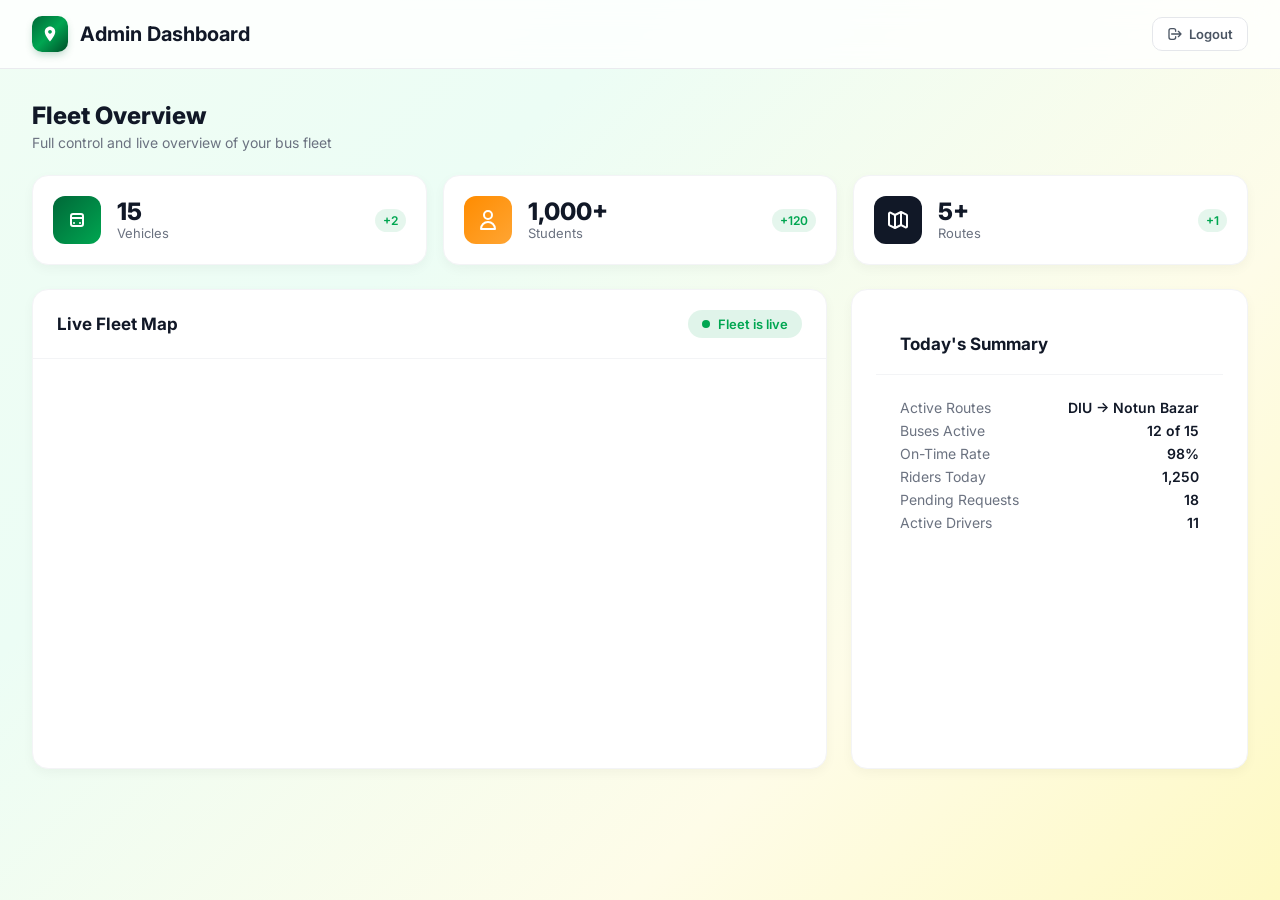
==== commit 70b2a3a0: "feat: comment added" ====
--- a/admin-dashboard.html
+++ b/admin-dashboard.html
@@ -1,22 +1,28 @@
 <!DOCTYPE html>
 <html lang="en">
 <head>
+    <!-- Basic page info -->
     <meta charset="utf-8">
     <meta name="viewport" content="width=device-width, initial-scale=1">
     <meta name="description" content="Admin Dashboard - Overview of vehicles, students, routes and live map for DIU Bus Tracker.">
     <title>DIU Bus Tracker - Admin Dashboard</title>
 
+    <!-- Google font (Inter) -->
     <link rel="preconnect" href="https://fonts.googleapis.com">
     <link rel="preconnect" href="https://fonts.gstatic.com" crossorigin>
     <link href="https://fonts.googleapis.com/css2?family=Inter:wght@400;500;600;700;800&display=swap" rel="stylesheet">
 
+    <!-- Our stylesheet (dashboard styles are under body.dashboard-page) -->
     <link rel="stylesheet" href="style.css">
 </head>
 <body class="dashboard-page">
 
+<!-- ======================= DASHBOARD LAYOUT ======================= -->
 <div class="dashboard-main">
+    <!-- Top bar: title + logout -->
     <header class="dashboard-topbar">
         <div class="topbar-brand">
+            <!-- Small logo icon -->
             <div class="topbar-brand-icon gradient-bg">
                 <svg viewBox="0 0 24 24">
                     <path d="M12 2C8.13 2 5 5.13 5 9c0 5.25 7 13 7 13s7-7.75 7-13c0-3.87-3.13-7-7-7zm0 9.5c-1.38 0-2.5-1.12-2.5-2.5s1.12-2.5 2.5-2.5 2.5 1.12 2.5 2.5-1.12 2.5-2.5 2.5z"/>
@@ -24,6 +30,7 @@
             </div>
             <h1 class="topbar-title">Admin Dashboard</h1>
         </div>
+        <!-- Logout button -->
         <div class="topbar-actions">
             <a href="login.html" class="topbar-back">
                 <svg viewBox="0 0 24 24"><path d="M17 16l4-4m0 0l-4-4m4 4H7m6 4v1a3 3 0 01-3 3H6a3 3 0 01-3-3V7a3 3 0 013-3h4a3 3 0 013 3v1"/></svg>
@@ -32,13 +39,17 @@
         </div>
     </header>
 
+    <!-- ======================= MAIN CONTENT ======================= -->
     <main class="dashboard-content">
+        <!-- Page heading -->
         <div class="dashboard-head">
             <h1>Fleet Overview</h1>
             <p>Full control and live overview of your bus fleet</p>
         </div>
 
+        <!-- Row of stat cards (vehicles / students / routes) -->
         <div class="stat-cards">
+            <!-- Stat: Vehicles -->
             <div class="stat-card">
                 <div class="stat-card-icon green">
                     <svg viewBox="0 0 24 24"><path d="M8 6h8a2 2 0 012 2v8a2 2 0 01-2 2H8a2 2 0 01-2-2V8a2 2 0 012-2zM6 10h12M9 15h.01M15 15h.01"/></svg>
@@ -50,6 +61,7 @@
                 <span class="stat-card-change">+2</span>
             </div>
 
+            <!-- Stat: Students -->
             <div class="stat-card">
                 <div class="stat-card-icon orange">
                     <svg viewBox="0 0 24 24"><path d="M16 7a4 4 0 11-8 0 4 4 0 018 0zM12 14a7 7 0 00-7 7h14a7 7 0 00-7-7z"/></svg>
@@ -61,6 +73,7 @@
                 <span class="stat-card-change">+120</span>
             </div>
 
+            <!-- Stat: Routes -->
             <div class="stat-card">
                 <div class="stat-card-icon dark">
                     <svg viewBox="0 0 24 24"><path d="M9 20l-5.447-2.724A1 1 0 013 16.382V5.618a1 1 0 011.447-.894L9 7m0 13l6-3m-6 3V7m6 10l4.553 2.276A1 1 0 0021 18.382V7.618a1 1 0 00-.553-.894L15 4m0 13V4m0 0L9 7"/></svg>
@@ -73,7 +86,9 @@
             </div>
         </div>
 
+        <!-- Two-column grid: live map + summary -->
         <div class="dashboard-grid">
+            <!-- Live fleet map card -->
             <div class="dashboard-card map-card map-tall">
                 <div class="card-head">
                     <h3 class="card-title">Live Fleet Map</h3>
@@ -83,6 +98,7 @@
                     </span>
                 </div>
                 <div class="static-map">
+                    <!-- OpenStreetMap embed (free, no API key) -->
                     <iframe
                         title="Bus fleet map"
                         src="https://www.openstreetmap.org/export/embed.html?bbox=90.402500%2C23.805300%2C90.422500%2C23.815300&layer=mapnik&marker=23.810300%2C90.412500"
@@ -91,6 +107,7 @@
                 </div>
             </div>
 
+            <!-- Today's summary card -->
             <div class="dashboard-card">
                 <div class="card-head">
                     <h3 class="card-title">Today's Summary</h3>
--- a/style.css
+++ b/style.css
@@ -2516,6 +2516,7 @@
     border-radius: 1rem;
     box-shadow: 0 4px 12px rgba(0, 0, 0, 0.04);
     padding: 1.5rem;
+    height: 30rem;
 }
 
 .dashboard-card.map-card {
